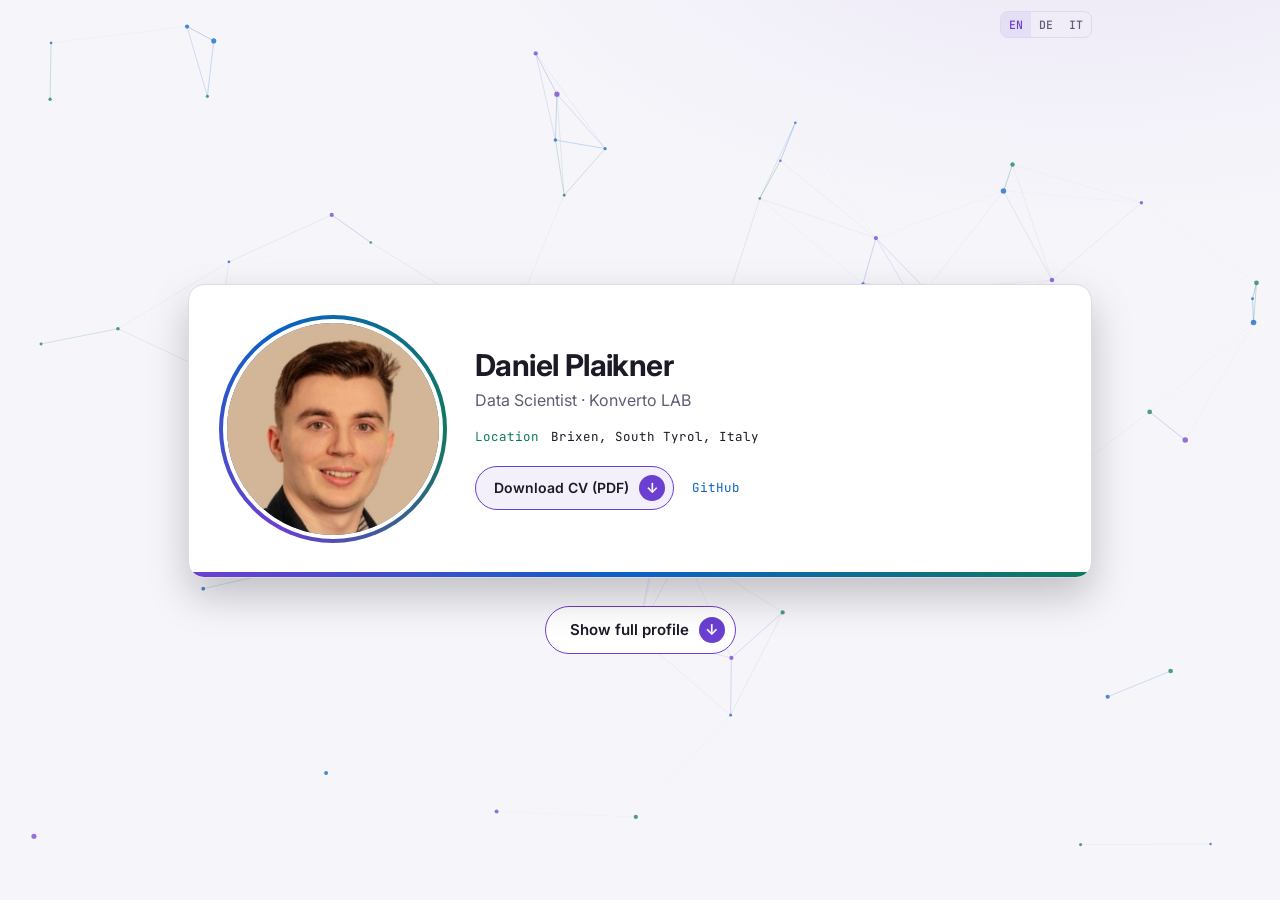
==== index.html @ 4f50cc22 "feat: trilingual profile page with landing card, animated background and cv pdfs Co-Authored-By: Cla" ====
<!doctype html>
<html lang="en">
<head>
  <meta charset="utf-8">
  <meta name="viewport" content="width=device-width, initial-scale=1">
  <title>Daniel Plaikner · Data Scientist</title>
  <meta name="description" content="Daniel Plaikner, data scientist in the Konverto LAB department at KONVERTO, Bolzano. Databricks, Azure, Apache Spark, Python, LLM agents.">
  <link rel="icon" href="data:image/svg+xml,<svg xmlns='http://www.w3.org/2000/svg' viewBox='0 0 32 32'><rect width='32' height='32' rx='7' fill='%230c0b12'/><text x='5' y='22' font-family='monospace' font-size='16' fill='%23b794f6'>dp</text></svg>">
  <link rel="preconnect" href="https://fonts.googleapis.com">
  <link rel="preconnect" href="https://fonts.gstatic.com" crossorigin>
  <link rel="stylesheet" href="https://fonts.googleapis.com/css2?family=Inter:wght@400;500;600;700&family=JetBrains+Mono:wght@400;500;700&display=swap">
  <link rel="stylesheet" href="style.css">
</head>
<body class="landing">
  <canvas id="bg" class="bg" aria-hidden="true"></canvas>
  <nav class="topnav" aria-label="Sections">
    <div class="topnav-in">
      <a class="brand mono" href="#top"><span>&gt;</span> daniel</a>
      <div id="nav-links" class="nav-links"></div>
      <div id="lang" class="lang mono" role="group" aria-label="Language"></div>
    </div>
  </nav>

  <main id="top">
    <header class="hero">
      <div class="ring"><img class="avatar" src="photo.jpg" alt="Daniel Plaikner" width="148" height="148"></div>
      <div class="who">
        <h1 id="name"></h1>
        <p id="role" class="role"></p>
        <dl id="facts" class="facts mono"></dl>
        <div class="actions">
          <a id="cv-btn" class="cta" download><span id="cv-label"></span><span class="go" aria-hidden="true">↓</span></a>
          <span id="social" class="social mono"></span>
        </div>
      </div>
    </header>
    <button id="expand" class="expand" type="button" aria-controls="sections"><span id="expand-label"></span><span class="go" aria-hidden="true">↓</span></button>

    <div id="sections" tabindex="-1"></div>

    <footer class="colophon mono">© <span id="year"></span> Daniel Plaikner. <span id="rights"></span></footer>
  </main>

  <noscript><p style="padding:24px">This page needs JavaScript. The CV is available as PDF: <a href="cv/Daniel-Plaikner-CV-en.pdf">English</a>, <a href="cv/Daniel-Plaikner-CV-de.pdf">Deutsch</a>, <a href="cv/Daniel-Plaikner-CV-it.pdf">Italiano</a>.</p></noscript>

  <script src="content.js"></script>
  <script src="app.js"></script>
  <script src="bg.js"></script>
</body>
</html>
---- style.css ----
:root {
  --bg: #0c0b12;
  --panel: #12111b;
  --card: #151422;
  --tab: #1b1a2b;
  --border: #2a2840;
  --text: #e8e6f0;
  --muted: #9390a8;
  --accent: #b794f6;      /* purple */
  --accent-2: #7cc4ff;    /* link blue */
  --accent-3: #7ee7c1;    /* mint for labels */
  --accent-soft: rgba(183, 148, 246, .12);
  --radius: 12px;
  --mono: "JetBrains Mono", ui-monospace, SFMono-Regular, Menlo, Consolas, monospace;
}
@media (prefers-color-scheme: light) {
  :root {
    --bg: #f6f5fa;
    --panel: #eeecf5;
    --card: #ffffff;
    --tab: #f2f0f8;
    --border: #dcd9e8;
    --text: #1c1a26;
    --muted: #605c75;
    --accent: #6b3fd1;
    --accent-2: #0b62c4;
    --accent-3: #0f7a5a;
    --accent-soft: rgba(107, 63, 209, .08);
  }
}

* { box-sizing: border-box; }
html { scroll-behavior: smooth; scroll-padding-top: 64px; }
body {
  margin: 0; color: var(--text);
  background: radial-gradient(900px 480px at 85% -120px, var(--accent-soft), transparent 70%), var(--bg);
  background-attachment: fixed;
  font: 15px/1.65 Inter, system-ui, -apple-system, "Segoe UI", sans-serif;
}
.mono { font-family: var(--mono); }
.muted { color: var(--muted); }
a { color: var(--accent-2); text-decoration: none; }
a:hover { text-decoration: underline; }
p { margin: 0 0 12px; }
p:last-child { margin-bottom: 0; }

/* ---------- top navigation ---------- */
.topnav { position: sticky; top: 0; z-index: 20; background: color-mix(in srgb, var(--bg) 88%, transparent);
  backdrop-filter: blur(8px); -webkit-backdrop-filter: blur(8px); border-bottom: 1px solid var(--border); }
.topnav-in { max-width: 960px; margin: 0 auto; padding: 0 28px; height: 48px; display: flex; align-items: center; gap: 16px; }
.brand { color: var(--text); font-weight: 700; font-size: 13.5px; white-space: nowrap; }
.brand span { color: var(--accent); }
.brand:hover { text-decoration: none; }
.nav-links { display: flex; gap: 2px; margin: 0 auto; overflow-x: auto; scrollbar-width: none; }
.nav-links::-webkit-scrollbar { display: none; }
.nav-links a { padding: 6px 10px; border-radius: 8px; font-size: 14px; color: var(--muted); white-space: nowrap; }
.nav-links a:hover { color: var(--text); background: var(--panel); text-decoration: none; }
.lang { display: flex; flex: none; border: 1px solid var(--border); border-radius: 8px; overflow: hidden; }
.lang button { font: 500 11.5px var(--mono); padding: 5px 8px; border: 0; background: none; color: var(--muted); cursor: pointer; }
.lang button:hover { color: var(--text); }
.lang button[aria-pressed="true"] { background: var(--accent-soft); color: var(--accent); }

/* ---------- layout ---------- */
main { max-width: 960px; margin: 0 auto; padding: 28px 28px 40px; display: flex; flex-direction: column; gap: 22px; }
#sections { display: flex; flex-direction: column; gap: 22px; }

/* ---------- hero ---------- */
.hero { position: relative; overflow: hidden; display: flex; gap: 28px; align-items: center; padding: 30px 30px 34px;
  background: var(--card); border: 1px solid var(--border); border-radius: 16px; box-shadow: 0 18px 40px rgba(0, 0, 0, .22); }
.hero::after { content: ""; position: absolute; left: 0; right: 0; bottom: 0; height: 5px; background: linear-gradient(90deg, var(--accent), var(--accent-2), var(--accent-3)); }
.ring { flex: none; padding: 4px; border-radius: 50%; background: conic-gradient(from 210deg, var(--accent), var(--accent-2), var(--accent-3), var(--accent)); }
.avatar { display: block; width: 148px; height: 148px; border-radius: 50%; object-fit: cover; border: 4px solid var(--card); }
.who { min-width: 0; }
h1 { margin: 0; font-size: 30px; line-height: 1.2; letter-spacing: -.02em; }
.role { margin: 4px 0 0; color: var(--muted); font-size: 16px; }
.facts { display: grid; grid-template-columns: auto 1fr; gap: 2px 12px; margin: 14px 0 0; font-size: 12.5px; }
.facts dt { color: var(--accent-3); }
.facts dd { margin: 0; }
.actions { display: flex; flex-wrap: wrap; align-items: center; gap: 12px 18px; margin-top: 18px; }
.cta { display: inline-flex; align-items: center; gap: 10px; padding: 8px 8px 8px 18px; border-radius: 999px; font-size: 14px; font-weight: 600;
  color: var(--text); background: var(--accent-soft); border: 1.5px solid var(--accent); transition: transform .2s, box-shadow .2s; }
.cta .go { display: inline-grid; place-items: center; width: 26px; height: 26px; border-radius: 50%; background: var(--accent); color: var(--bg); font-weight: 700; }
.cta:hover, .cta:focus-visible { text-decoration: none; transform: translateY(-2px); box-shadow: 0 8px 24px -8px var(--accent); outline: none; }
.social { display: flex; flex-wrap: wrap; gap: 6px 16px; font-size: 12.5px; }

/* ---------- section cards ---------- */
.file { background: var(--card); border: 1px solid var(--border); border-radius: var(--radius); overflow: hidden; }
.tab { display: flex; align-items: baseline; gap: 10px; padding: 9px 18px; background: var(--tab); border-bottom: 1px solid var(--border); }
.tab .ic { color: var(--accent); font-weight: 700; font-size: 12px; }
.tab h2 { margin: 0; font-size: 15px; font-weight: 600; }
.tab .path { margin-left: auto; font-size: 11.5px; color: var(--muted); }
.body { padding: 18px 22px 22px; }
.body h3 { font-size: 12.5px; font-weight: 500; color: var(--accent-3); margin: 20px 0 8px; }

.entry { display: grid; grid-template-columns: minmax(0, 1fr) auto; gap: 16px; padding: 12px 0; border-top: 1px dashed var(--border); }
.entry:first-child { border-top: 0; padding-top: 0; }
.entry:last-child { padding-bottom: 0; }
.entry .title { font-weight: 600; }
.entry .sub { color: var(--accent); font-size: 13.5px; }
.entry p { margin: 6px 0 0; font-size: 14px; color: var(--muted); }
.entry .thesis { color: var(--text); }
.entry .side { color: var(--muted); font-size: 12px; text-align: right; white-space: nowrap; padding-top: 3px; }
.pill { display: inline-block; margin-top: 8px; font-size: 11px; padding: 2px 8px; border-radius: 5px; border: 1px solid var(--border); background: var(--tab); color: var(--muted); }
.pill:hover { color: var(--accent); border-color: var(--accent); text-decoration: none; }

.chips { display: flex; flex-wrap: wrap; gap: 6px; margin-top: 10px; }
.chip { font-size: 11.5px; padding: 3px 9px; border-radius: 6px; border: 1px solid var(--border); background: var(--tab); color: var(--text); }
.skills { display: grid; grid-template-columns: repeat(2, minmax(0, 1fr)); gap: 18px 28px; }
.skills h3 { margin-top: 0; }
.skills .chips { margin-top: 0; }
.langs { display: flex; flex-wrap: wrap; gap: 6px 26px; }

.log { list-style: none; margin: 0; padding: 0 0 0 4px; border-left: 2px solid var(--border); }
.log li { position: relative; display: grid; grid-template-columns: 44px 1fr; gap: 10px; padding: 5px 0 5px 16px; }
.log li::before { content: ""; position: absolute; left: -6px; top: 14px; width: 8px; height: 8px; border-radius: 50%; background: var(--card); border: 2px solid var(--accent); }
.log .when { color: var(--muted); font-size: 12px; padding-top: 2px; }
.contact-links { font-size: 15px; }

.colophon { padding: 16px 4px 4px; border-top: 1px dashed var(--border); font-size: 12px; color: var(--muted); text-align: center; }

/* ---------- small screens ---------- */
@media (max-width: 760px) {
  .topnav-in { padding: 0 12px; gap: 8px; }
  .brand { display: none; }
  .nav-links { margin: 0; }
  .nav-links a { padding: 6px 7px; font-size: 13px; }
  main { padding: 16px 16px 32px; }
  .hero { flex-direction: column; align-items: flex-start; gap: 16px; padding: 22px 18px 26px; }
  .avatar { width: 112px; height: 112px; }
  .body { padding: 16px; }
  .entry { grid-template-columns: minmax(0, 1fr); gap: 2px; }
  .entry .side { text-align: left; grid-row: 1; }
  .skills { grid-template-columns: 1fr; }
}
@media (prefers-reduced-motion: reduce) { html { scroll-behavior: auto; } .cta { transition: none; } }

/* ---------- animated background (bg.js): fainter once the profile is open ---------- */
.bg { position: fixed; inset: 0; width: 100%; height: 100%; z-index: -1; pointer-events: none; opacity: .9; transition: opacity 1.2s ease; }
body:not(.landing) .bg { opacity: .4; }

/* ---------- landing: only the card, centred, until "Show full profile" is pressed ---------- */
.expand { display: none; align-self: center; align-items: center; gap: 10px; margin-top: 6px; padding: 10px 10px 10px 24px; border-radius: 999px;
  border: 1.5px solid var(--accent); background: var(--card); color: var(--text); cursor: pointer; font: 600 15px/1 Inter, system-ui, sans-serif;
  transition: transform .2s, box-shadow .2s; }
.expand .go { display: inline-grid; place-items: center; width: 26px; height: 26px; border-radius: 50%; background: var(--accent); color: var(--bg); font-weight: 700; animation: nudge 1.6s ease-in-out infinite; }
.expand:hover, .expand:focus-visible { transform: translateY(-2px); box-shadow: 0 8px 26px -6px var(--accent); outline: none; }
@keyframes nudge { 50% { transform: translateY(3px); } }
.landing .expand { display: inline-flex; }
.landing #sections, .landing .colophon { display: none; }
.landing .nav-links, .landing .brand { visibility: hidden; }
.landing .topnav { background: none; border-color: transparent; backdrop-filter: none; -webkit-backdrop-filter: none; }
.landing main { min-height: calc(100vh - 49px); min-height: calc(100svh - 49px); justify-content: center; }
.avatar { transition: width .6s cubic-bezier(.2, .8, .2, 1), height .6s cubic-bezier(.2, .8, .2, 1); }
.landing .avatar { width: min(220px, 100vw - 92px); height: min(220px, 100vw - 92px); }
.landing .hero { animation: rise .8s cubic-bezier(.2, .8, .2, 1) both; }
.opening #sections, .opening .colophon { animation: rise .7s .15s cubic-bezier(.2, .8, .2, 1) both; }
@keyframes rise { from { opacity: 0; transform: translateY(14px); } }
#sections:focus { outline: none; }
@media (prefers-reduced-motion: reduce) {
  .avatar { transition: none; }
  .expand .go, .landing .hero, .opening #sections, .opening .colophon { animation: none; }
}
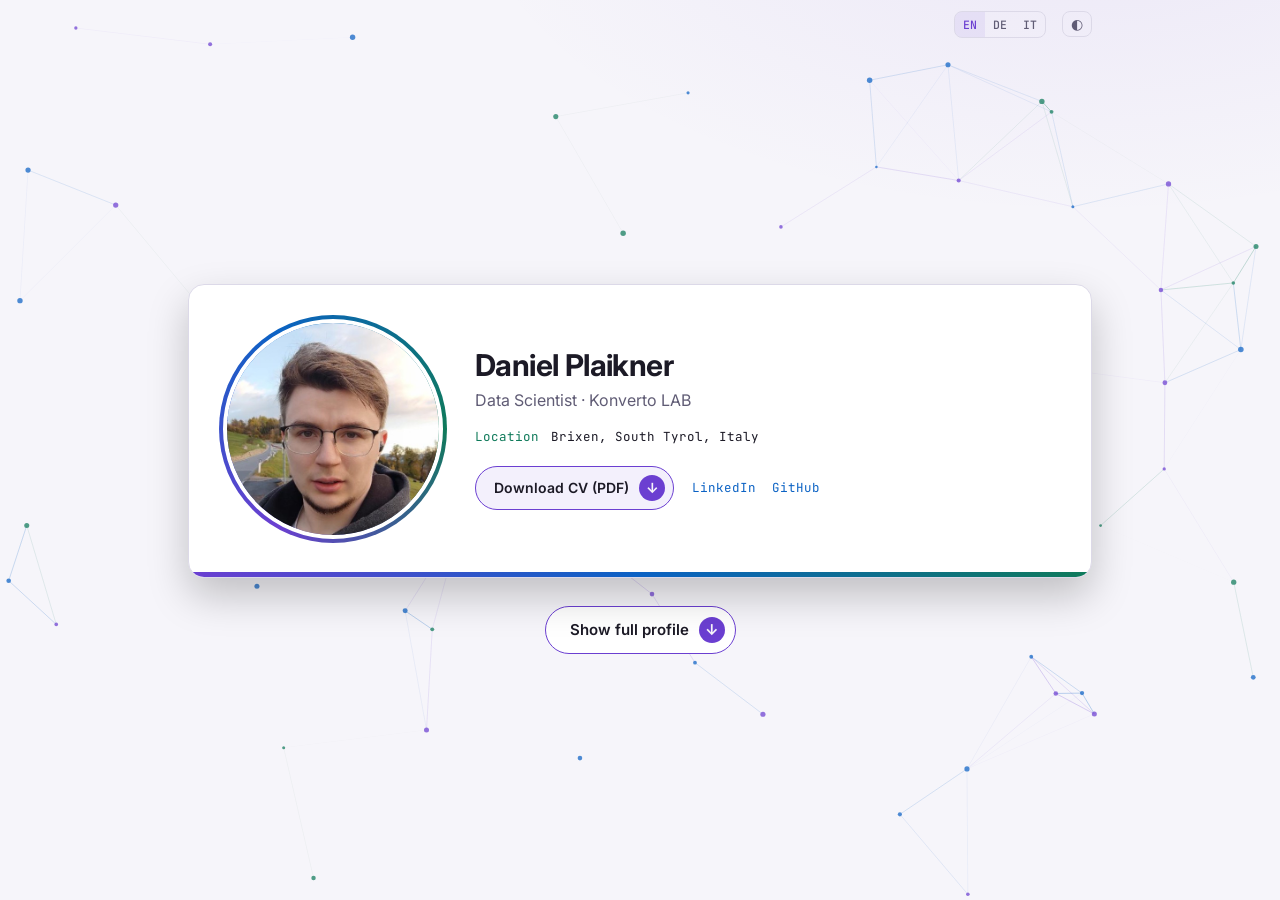
==== commit c97b2219: "feat: add sfscon 2023 and 2024, add light/dark theme switch Co-Authored-By: Claude Fable 5.2 <norepl" ====
--- a/index.html
+++ b/index.html
@@ -10,6 +10,14 @@
   <link rel="preconnect" href="https://fonts.gstatic.com" crossorigin>
   <link rel="stylesheet" href="https://fonts.googleapis.com/css2?family=Inter:wght@400;500;600;700&family=JetBrains+Mono:wght@400;500;700&display=swap">
   <link rel="stylesheet" href="style.css">
+  <script>
+    // Theme before first paint: the visitor's stored choice, else the system setting.
+    (() => {
+      let stored;
+      try { stored = localStorage.getItem("theme"); } catch (err) {}
+      document.documentElement.dataset.theme = stored || (matchMedia("(prefers-color-scheme: light)").matches ? "light" : "dark");
+    })();
+  </script>
 </head>
 <body class="landing">
   <canvas id="bg" class="bg" aria-hidden="true"></canvas>
@@ -18,6 +26,7 @@
       <a class="brand mono" href="#top"><span>&gt;</span> daniel</a>
       <div id="nav-links" class="nav-links"></div>
       <div id="lang" class="lang mono" role="group" aria-label="Language"></div>
+      <button id="theme" class="theme" type="button" aria-label="Switch between light and dark theme" title="Light / dark">◐</button>
     </div>
   </nav>
 
--- a/style.css
+++ b/style.css
@@ -13,20 +13,19 @@
   --radius: 12px;
   --mono: "JetBrains Mono", ui-monospace, SFMono-Regular, Menlo, Consolas, monospace;
 }
-@media (prefers-color-scheme: light) {
-  :root {
-    --bg: #f6f5fa;
-    --panel: #eeecf5;
-    --card: #ffffff;
-    --tab: #f2f0f8;
-    --border: #dcd9e8;
-    --text: #1c1a26;
-    --muted: #605c75;
-    --accent: #6b3fd1;
-    --accent-2: #0b62c4;
-    --accent-3: #0f7a5a;
-    --accent-soft: rgba(107, 63, 209, .08);
-  }
+/* data-theme is set in index.html: the visitor's stored choice, else the system setting */
+:root[data-theme="light"] {
+  --bg: #f6f5fa;
+  --panel: #eeecf5;
+  --card: #ffffff;
+  --tab: #f2f0f8;
+  --border: #dcd9e8;
+  --text: #1c1a26;
+  --muted: #605c75;
+  --accent: #6b3fd1;
+  --accent-2: #0b62c4;
+  --accent-3: #0f7a5a;
+  --accent-soft: rgba(107, 63, 209, .08);
 }
 
 * { box-sizing: border-box; }
@@ -59,6 +58,8 @@
 .lang button { font: 500 11.5px var(--mono); padding: 5px 8px; border: 0; background: none; color: var(--muted); cursor: pointer; }
 .lang button:hover { color: var(--text); }
 .lang button[aria-pressed="true"] { background: var(--accent-soft); color: var(--accent); }
+.theme { flex: none; font-size: 14px; line-height: 1; padding: 5px 8px; border: 1px solid var(--border); border-radius: 8px; background: none; color: var(--muted); cursor: pointer; }
+.theme:hover { color: var(--text); }
 
 /* ---------- layout ---------- */
 main { max-width: 960px; margin: 0 auto; padding: 28px 28px 40px; display: flex; flex-direction: column; gap: 22px; }
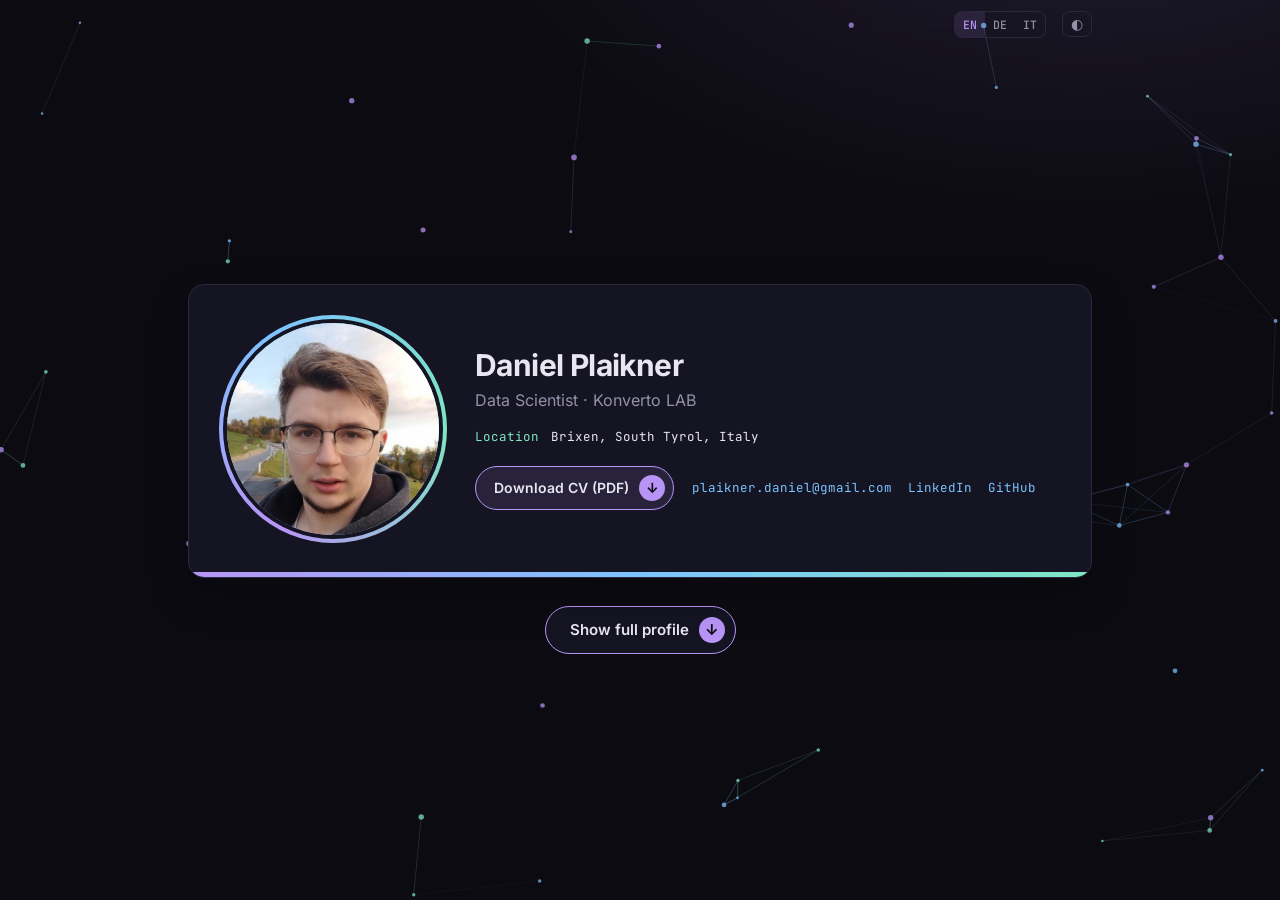
==== commit 27daa9a1: "feat: default to dark theme, add email, self-host fonts, update certification dates Co-Authored-By: " ====
--- a/index.html
+++ b/index.html
@@ -5,18 +5,18 @@
   <meta name="viewport" content="width=device-width, initial-scale=1">
   <title>Daniel Plaikner · Data Scientist</title>
   <meta name="description" content="Daniel Plaikner, data scientist in the Konverto LAB department at KONVERTO, Bolzano. Databricks, Azure, Apache Spark, Python, LLM agents.">
+  <!-- link preview on LinkedIn, WhatsApp, Slack etc. -->
+  <meta property="og:type" content="profile">
+  <meta property="og:url" content="https://daniel-plaikner.github.io/">
+  <meta property="og:title" content="Daniel Plaikner · Data Scientist">
+  <meta property="og:description" content="Data scientist in the Konverto LAB department at KONVERTO, Bolzano. Databricks, Azure, Apache Spark, Python, LLM agents.">
+  <meta property="og:image" content="https://daniel-plaikner.github.io/photo.jpg">
+  <link rel="canonical" href="https://daniel-plaikner.github.io/">
   <link rel="icon" href="data:image/svg+xml,<svg xmlns='http://www.w3.org/2000/svg' viewBox='0 0 32 32'><rect width='32' height='32' rx='7' fill='%230c0b12'/><text x='5' y='22' font-family='monospace' font-size='16' fill='%23b794f6'>dp</text></svg>">
-  <link rel="preconnect" href="https://fonts.googleapis.com">
-  <link rel="preconnect" href="https://fonts.gstatic.com" crossorigin>
-  <link rel="stylesheet" href="https://fonts.googleapis.com/css2?family=Inter:wght@400;500;600;700&family=JetBrains+Mono:wght@400;500;700&display=swap">
   <link rel="stylesheet" href="style.css">
   <script>
-    // Theme before first paint: the visitor's stored choice, else the system setting.
-    (() => {
-      let stored;
-      try { stored = localStorage.getItem("theme"); } catch (err) {}
-      document.documentElement.dataset.theme = stored || (matchMedia("(prefers-color-scheme: light)").matches ? "light" : "dark");
-    })();
+    // Theme before first paint: dark unless the visitor chose light with the button.
+    try { document.documentElement.dataset.theme = localStorage.getItem("theme") || "dark"; } catch (err) {}
   </script>
 </head>
 <body class="landing">
--- a/style.css
+++ b/style.css
@@ -1,4 +1,9 @@
+/* Fonts are served from this repo (latin subset, variable weight), not from Google. */
+@font-face { font-family: Inter; src: url(fonts/inter.woff2) format("woff2"); font-weight: 400 700; font-display: swap; }
+@font-face { font-family: "JetBrains Mono"; src: url(fonts/jetbrains-mono.woff2) format("woff2"); font-weight: 400 700; font-display: swap; }
+
 :root {
+  color-scheme: dark; /* scrollbars and browser controls follow the theme */
   --bg: #0c0b12;
   --panel: #12111b;
   --card: #151422;
@@ -13,8 +18,9 @@
   --radius: 12px;
   --mono: "JetBrains Mono", ui-monospace, SFMono-Regular, Menlo, Consolas, monospace;
 }
-/* data-theme is set in index.html: the visitor's stored choice, else the system setting */
+/* data-theme is set in index.html: dark unless the visitor chose light */
 :root[data-theme="light"] {
+  color-scheme: light;
   --bg: #f6f5fa;
   --panel: #eeecf5;
   --card: #ffffff;
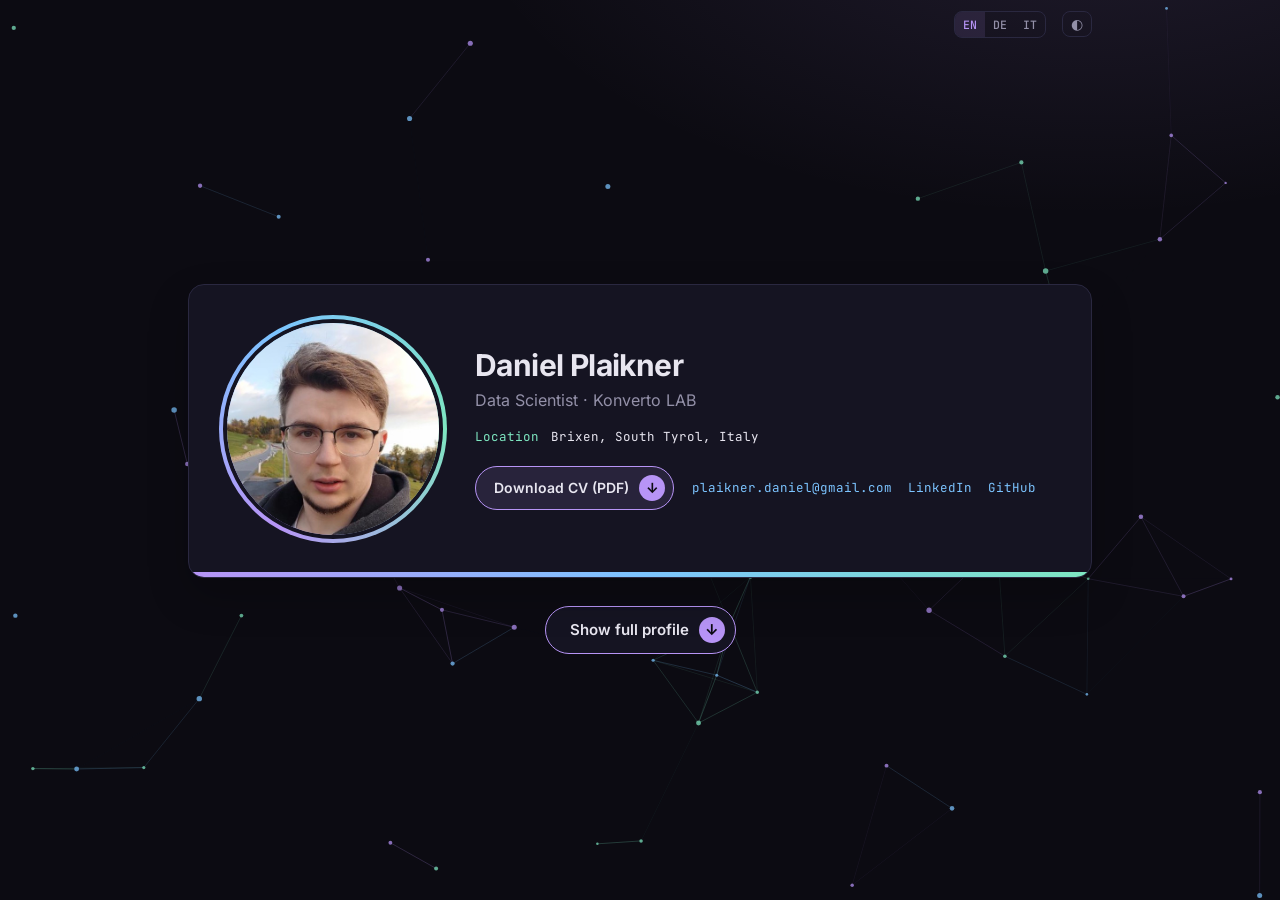
==== commit 6670c0ad: "feat: print the one-page cv when the page is printed" ====
--- a/index.html
+++ b/index.html
@@ -52,6 +52,9 @@
 
   <noscript><p style="padding:24px">This page needs JavaScript. The CV is available as PDF: <a href="cv/Daniel-Plaikner-CV-en.pdf">English</a>, <a href="cv/Daniel-Plaikner-CV-de.pdf">Deutsch</a>, <a href="cv/Daniel-Plaikner-CV-it.pdf">Italiano</a>.</p></noscript>
 
+  <!-- Ctrl+P prints this one-page CV instead of the screen layout (see style.css, print) -->
+  <iframe id="print-cv" class="print-cv" title="CV" aria-hidden="true" tabindex="-1"></iframe>
+
   <script src="content.js"></script>
   <script src="app.js"></script>
   <script src="bg.js"></script>
--- a/style.css
+++ b/style.css
@@ -167,3 +167,13 @@
   .avatar { transition: none; }
   .expand .go, .landing .hero, .opening #sections, .opening .colophon { animation: none; }
 }
+
+/* ---------- print: Ctrl+P prints the one-page CV (cv.html in the #print-cv iframe), not the screen layout ---------- */
+/* laid out off-screen at A4 size so it is ready the moment the print dialog opens */
+.print-cv { position: fixed; left: -10000px; top: 0; width: 210mm; height: 297mm; border: 0; visibility: hidden; }
+@media print {
+  @page { size: A4; margin: 0; }
+  html, body { background: none; margin: 0; }
+  body > :not(.print-cv) { display: none !important; }
+  .print-cv { position: static; display: block; visibility: visible; }
+}
